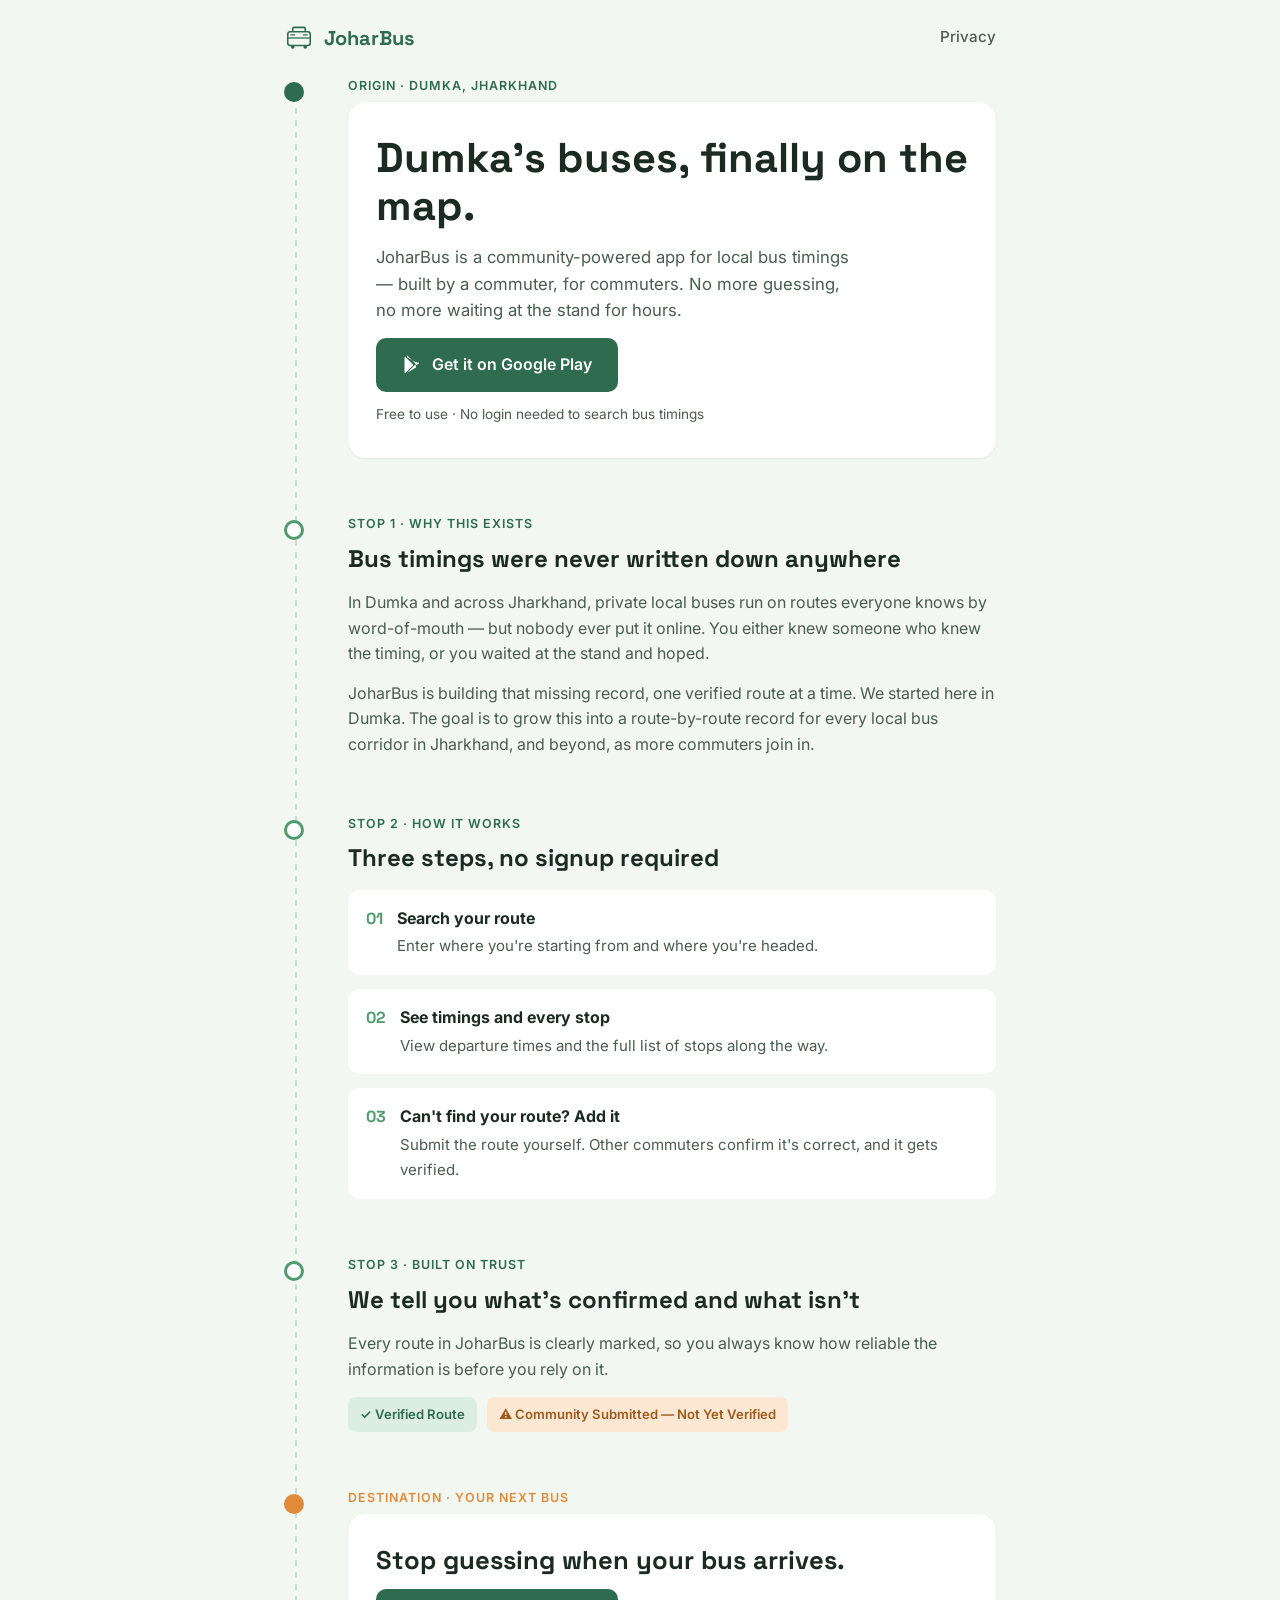
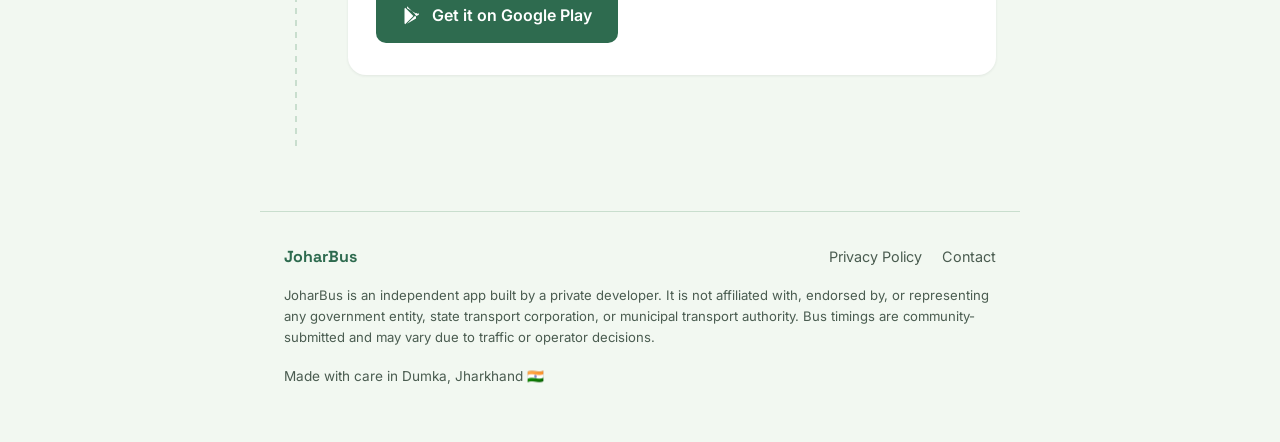
==== index.html @ 74ee1d7b "Update index.html" ====
<!doctype html>
<html lang="en">
<head>
<meta charset="UTF-8">
<meta name="viewport" content="width=device-width, initial-scale=1.0">
<title>JoharBus — Local Bus Timings, Built by the Community</title>
<meta name="description" content="JoharBus is a community-powered app for local bus timings. Built in Dumka, Jharkhand — growing route by route, contributed by real commuters.">
<link rel="canonical" href="https://joharbus.in/">
<meta name="theme-color" content="#2E6B4F">
<meta name="robots" content="index, follow">

<!-- Open Graph (WhatsApp / Facebook link previews) -->
<meta property="og:type" content="website">
<meta property="og:site_name" content="JoharBus">
<meta property="og:title" content="JoharBus — Local Bus Timings, Built by the Community">
<meta property="og:description" content="A community-powered app for local bus timings. Built in Dumka, Jharkhand — growing route by route, contributed by real commuters.">
<meta property="og:url" content="https://joharbus.in/">
<meta property="og:image" content="https://joharbus.in/og-image.png">
<meta property="og:image:width" content="1200">
<meta property="og:image:height" content="630">

<!-- Twitter Card -->
<meta name="twitter:card" content="summary_large_image">
<meta name="twitter:title" content="JoharBus — Local Bus Timings, Built by the Community">
<meta name="twitter:description" content="A community-powered app for local bus timings. Built in Dumka, Jharkhand.">
<meta name="twitter:image" content="https://joharbus.in/og-image.png">

<link rel="icon" href="favicon.svg" type="image/svg+xml">

<link rel="preconnect" href="https://fonts.googleapis.com">
<link rel="preconnect" href="https://fonts.gstatic.com" crossorigin>
<link href="https://fonts.googleapis.com/css2?family=Space+Grotesk:wght@500;600;700&family=Inter:wght@400;500;600&display=swap" rel="stylesheet">

<link rel="stylesheet" href="style.css">

<script type="application/ld+json">
{
  "@context": "https://schema.org",
  "@type": "MobileApplication",
  "name": "JoharBus",
  "alternateName": "Johar Bus",
  "description": "A community-powered app for local bus timings in Jharkhand, India.",
  "applicationCategory": "TravelApplication",
  "operatingSystem": "Android",
  "url": "https://joharbus.in/",
  "downloadUrl": "https://play.google.com/store/apps/details?id=com.joharbus.android",
  "author": {
    "@type": "Person",
    "name": "Alok Kumar"
  },
  "offers": {
    "@type": "Offer",
    "price": "0",
    "priceCurrency": "INR"
  }
}
</script>
</head>
<body>

<header class="site-header">
  <div class="logo">
    <svg viewBox="0 0 48 48" fill="none" xmlns="img/play_store_512-removebg-preview.png" aria-hidden="true">
      <rect x="6" y="14" width="36" height="22" rx="4" stroke="#2E6B4F" stroke-width="2.5"/>
      <path d="M6 24h36" stroke="#2E6B4F" stroke-width="2"/>
      <path d="M14 14V9c0-1.1.9-2 2-2h16c1.1 0 2 .9 2 2v5" stroke="#2E6B4F" stroke-width="2.5"/>
      <circle cx="14" cy="38" r="3" fill="#2E6B4F"/>
      <circle cx="34" cy="38" r="3" fill="#2E6B4F"/>
      <path d="M11 19h6M31 19h6" stroke="#2E6B4F" stroke-width="2" stroke-linecap="round"/>
    </svg>
    JoharBus
  </div>
  <a class="header-link" href="privacy.html">Privacy</a>
</header>

<main class="route">

  <!-- ORIGIN: hero -->
  <section class="stop origin">
    <div class="stop-label">Origin · Dumka, Jharkhand</div>
    <div class="hero-card">
      <h1>Dumka's buses, finally on the map.</h1>
      <p>JoharBus is a community-powered app for local bus timings — built by a commuter, for commuters. No more guessing, no more waiting at the stand for hours.</p>

      <!-- Replace href below with your actual Play Store listing URL -->
      <a class="cta-button" href="https://play.google.com/store/apps/details?id=com.joharbus.android" target="_blank" rel="noopener">
        <svg viewBox="0 0 24 24" fill="currentColor" aria-hidden="true"><path d="M3 20.5v-17c0-.59.34-1.1.84-1.35L13.69 12l-9.85 9.85c-.5-.25-.84-.76-.84-1.35zM16.81 15.12L6.05 21.34l9.66-9.66 1.1 1.1zm2.97-7.15c.43.32.71.81.71 1.38v.01c0 .55-.27 1.04-.69 1.36l-2.49 1.42-1.85-1.85 1.85-1.85 2.47 1.53zM6.05 2.66l10.76 6.22-1.1 1.1-9.66-9.65z"/></svg>
        Get it on Google Play
      </a>
      <div class="cta-note">Free to use · No login needed to search bus timings</div>
    </div>
  </section>

  <!-- STOP: why -->
  <section class="stop">
    <div class="stop-label">Stop 1 · Why this exists</div>
    <h2>Bus timings were never written down anywhere</h2>
    <p>In Dumka and across Jharkhand, private local buses run on routes everyone knows by word-of-mouth — but nobody ever put it online. You either knew someone who knew the timing, or you waited at the stand and hoped.</p>
    <p>JoharBus is building that missing record, one verified route at a time. We started here in Dumka. The goal is to grow this into a route-by-route record for every local bus corridor in Jharkhand, and beyond, as more commuters join in.</p>
  </section>

  <!-- STOP: how it works -->
  <section class="stop">
    <div class="stop-label">Stop 2 · How it works</div>
    <h2>Three steps, no signup required</h2>
    <div class="how-steps">
      <div class="how-step">
        <span class="num">01</span>
        <div><strong>Search your route</strong><span>Enter where you're starting from and where you're headed.</span></div>
      </div>
      <div class="how-step">
        <span class="num">02</span>
        <div><strong>See timings and every stop</strong><span>View departure times and the full list of stops along the way.</span></div>
      </div>
      <div class="how-step">
        <span class="num">03</span>
        <div><strong>Can't find your route? Add it</strong><span>Submit the route yourself. Other commuters confirm it's correct, and it gets verified.</span></div>
      </div>
    </div>
  </section>

  <!-- STOP: trust -->
  <section class="stop">
    <div class="stop-label">Stop 3 · Built on trust</div>
    <h2>We tell you what's confirmed and what isn't</h2>
    <p>Every route in JoharBus is clearly marked, so you always know how reliable the information is before you rely on it.</p>
    <div class="badge-demo">
      <span class="badge verified">✓ Verified Route</span>
      <span class="badge unverified">⚠ Community Submitted — Not Yet Verified</span>
    </div>
  </section>

  <!-- DESTINATION: download again -->
  <section class="stop destination">
    <div class="stop-label">Destination · Your next bus</div>
    <div class="hero-card">
      <h1 style="font-size: 1.6rem;">Stop guessing when your bus arrives.</h1>
      <a class="cta-button" href="https://play.google.com/store/apps/details?id=com.joharbus.android" target="_blank" rel="noopener">
        <svg viewBox="0 0 24 24" fill="currentColor" aria-hidden="true"><path d="M3 20.5v-17c0-.59.34-1.1.84-1.35L13.69 12l-9.85 9.85c-.5-.25-.84-.76-.84-1.35zM16.81 15.12L6.05 21.34l9.66-9.66 1.1 1.1zm2.97-7.15c.43.32.71.81.71 1.38v.01c0 .55-.27 1.04-.69 1.36l-2.49 1.42-1.85-1.85 1.85-1.85 2.47 1.53zM6.05 2.66l10.76 6.22-1.1 1.1-9.66-9.65z"/></svg>
        Get it on Google Play
      </a>
    </div>
  </section>

</main>

<footer class="site-footer">
  <div class="foot-row">
    <div class="logo" style="font-size: 1rem;">JoharBus</div>
    <div class="foot-links">
      <a href="privacy.html">Privacy Policy</a>
      <a href="mailto:joharbusofficial@gmail.com">Contact</a>
    </div>
  </div>
  <p class="foot-note">JoharBus is an independent app built by a private developer. It is not affiliated with, endorsed by, or representing any government entity, state transport corporation, or municipal transport authority. Bus timings are community-submitted and may vary due to traffic or operator decisions.</p>
  <p class="made-with">Made with care in Dumka, Jharkhand 🇮🇳</p>
</footer>

</body>
</html>
---- style.css ----
/* ===========================================================
   JoharBus — shared styles
   Design language: a bus route's stop-timeline, the same visual
   the app itself uses to show stops on a route. The whole page
   is built as a single vertical route line; each section is a
   stop along it.
   =========================================================== */

:root {
  --green-deep: #2E6B4F;
  --green-bright: #4F9A6E;
  --green-soft: #DCEEE2;
  --mint-bg: #F2F8F1;
  --ink: #1B2A22;
  --ink-soft: #4A5C50;
  --marigold: #E08A3C;
  --marigold-soft: #FBE7D2;
  --paper: #FFFFFF;
  --line: #C9DECE;

  --font-display: 'Space Grotesk', 'Segoe UI', sans-serif;
  --font-body: 'Inter', 'Segoe UI', sans-serif;
}

* { box-sizing: border-box; }

html { scroll-behavior: smooth; }

body {
  margin: 0;
  font-family: var(--font-body);
  background: var(--mint-bg);
  color: var(--ink);
  line-height: 1.6;
  -webkit-font-smoothing: antialiased;
}

a { color: var(--green-deep); text-decoration: none; }
a:focus-visible, button:focus-visible {
  outline: 2px solid var(--marigold);
  outline-offset: 2px;
}

@media (prefers-reduced-motion: reduce) {
  html { scroll-behavior: auto; }
  * { animation: none !important; transition: none !important; }
}

.wrap {
  max-width: 760px;
  margin: 0 auto;
  padding: 0 24px;
}

/* ---------- Header ---------- */
.site-header {
  display: flex;
  align-items: center;
  justify-content: space-between;
  padding: 22px 24px;
  max-width: 760px;
  margin: 0 auto;
}

.logo {
  display: flex;
  align-items: center;
  gap: 10px;
  font-family: var(--font-display);
  font-weight: 700;
  font-size: 1.25rem;
  color: var(--green-deep);
}

.logo svg { width: 30px; height: 30px; flex-shrink: 0; }

.header-link {
  font-size: 0.95rem;
  font-weight: 500;
  color: var(--ink-soft);
  border-bottom: 1px solid transparent;
}
.header-link:hover { border-bottom-color: var(--green-deep); color: var(--green-deep); }

/* ---------- Route line (the signature element) ---------- */
.route {
  position: relative;
  max-width: 760px;
  margin: 0 auto;
  padding: 0 24px 80px;
}

.route::before {
  content: "";
  position: absolute;
  left: 35px;
  top: 8px;
  bottom: 60px;
  width: 2px;
  background: repeating-linear-gradient(
    to bottom,
    var(--line) 0, var(--line) 6px, transparent 6px, transparent 12px
  );
}

@media (max-width: 600px) {
  .route::before { left: 27px; }
}

.stop {
  position: relative;
  margin-left: 64px;
  margin-bottom: 56px;
}

@media (max-width: 600px) {
  .stop { margin-left: 48px; }
}

.stop::before {
  content: "";
  position: absolute;
  left: -64px;
  top: 6px;
  width: 14px;
  height: 14px;
  border-radius: 50%;
  background: var(--paper);
  border: 3px solid var(--green-bright);
}

@media (max-width: 600px) {
  .stop::before { left: -48px; width: 12px; height: 12px; }
}

.stop.origin::before { background: var(--green-deep); border-color: var(--green-deep); }
.stop.destination::before { background: var(--marigold); border-color: var(--marigold); }

.stop-label {
  font-size: 0.78rem;
  font-weight: 600;
  letter-spacing: 0.08em;
  text-transform: uppercase;
  color: var(--green-deep);
  margin-bottom: 6px;
}

.stop.destination .stop-label { color: var(--marigold); }

/* ---------- Hero card (styled like an in-app route card) ---------- */
.hero-card {
  background: var(--paper);
  border-radius: 18px;
  padding: 32px 28px;
  box-shadow: 0 1px 3px rgba(27,42,34,0.08);
}

.hero-card h1 {
  font-family: var(--font-display);
  font-size: clamp(1.9rem, 5vw, 2.6rem);
  line-height: 1.15;
  margin: 0 0 14px;
  color: var(--ink);
}

.hero-card p {
  font-size: 1.05rem;
  color: var(--ink-soft);
  margin: 0 0 24px;
  max-width: 480px;
}

.cta-button {
  display: inline-flex;
  align-items: center;
  gap: 10px;
  background: var(--green-deep);
  color: var(--paper);
  font-family: var(--font-body);
  font-weight: 600;
  font-size: 1rem;
  padding: 14px 26px;
  border-radius: 10px;
  border: none;
  cursor: pointer;
  transition: background 0.15s ease, transform 0.15s ease;
}
.cta-button:hover { background: #255840; transform: translateY(-1px); }
.cta-button svg { width: 20px; height: 20px; }

.cta-note {
  margin-top: 12px;
  font-size: 0.85rem;
  color: var(--ink-soft);
}

/* ---------- Section content ---------- */
.stop h2 {
  font-family: var(--font-display);
  font-size: 1.5rem;
  margin: 0 0 12px;
  color: var(--ink);
}

.stop p { color: var(--ink-soft); margin: 0 0 14px; }

.how-steps {
  display: flex;
  flex-direction: column;
  gap: 14px;
  margin-top: 8px;
}

.how-step {
  background: var(--paper);
  border-radius: 12px;
  padding: 16px 18px;
  display: flex;
  gap: 14px;
  align-items: flex-start;
}

.how-step .num {
  font-family: var(--font-display);
  font-weight: 700;
  color: var(--green-bright);
  font-size: 1rem;
  flex-shrink: 0;
}

.how-step strong { display: block; margin-bottom: 2px; color: var(--ink); }
.how-step span { color: var(--ink-soft); font-size: 0.94rem; }

.badge-demo {
  display: flex;
  flex-wrap: wrap;
  gap: 10px;
  margin-top: 10px;
}

.badge {
  display: inline-flex;
  align-items: center;
  gap: 6px;
  font-size: 0.82rem;
  font-weight: 600;
  padding: 7px 12px;
  border-radius: 8px;
}

.badge.verified { background: var(--green-soft); color: var(--green-deep); }
.badge.unverified { background: var(--marigold-soft); color: #9C5A1E; }

/* ---------- Footer ---------- */
.site-footer {
  border-top: 1px solid var(--line);
  padding: 32px 24px 40px;
  max-width: 760px;
  margin: 0 auto;
}

.site-footer .foot-row {
  display: flex;
  flex-wrap: wrap;
  gap: 18px;
  justify-content: space-between;
  align-items: center;
  margin-bottom: 16px;
}

.foot-links { display: flex; gap: 20px; font-size: 0.9rem; }
.foot-links a { color: var(--ink-soft); }
.foot-links a:hover { color: var(--green-deep); }

.foot-note {
  font-size: 0.82rem;
  color: var(--ink-soft);
  line-height: 1.6;
}

.made-with {
  font-size: 0.85rem;
  color: var(--ink-soft);
  margin-top: 18px;
}

/* ---------- Privacy policy page ---------- */
.policy {
  max-width: 680px;
  margin: 0 auto;
  padding: 0 24px 80px;
}

.policy h1 {
  font-family: var(--font-display);
  font-size: 2rem;
  margin: 8px 0 4px;
}

.policy .updated {
  color: var(--ink-soft);
  font-size: 0.9rem;
  margin-bottom: 32px;
}

.policy h2 {
  font-family: var(--font-display);
  font-size: 1.2rem;
  margin: 32px 0 10px;
  color: var(--green-deep);
}

.policy p, .policy li { color: var(--ink-soft); }
.policy ul { padding-left: 20px; }
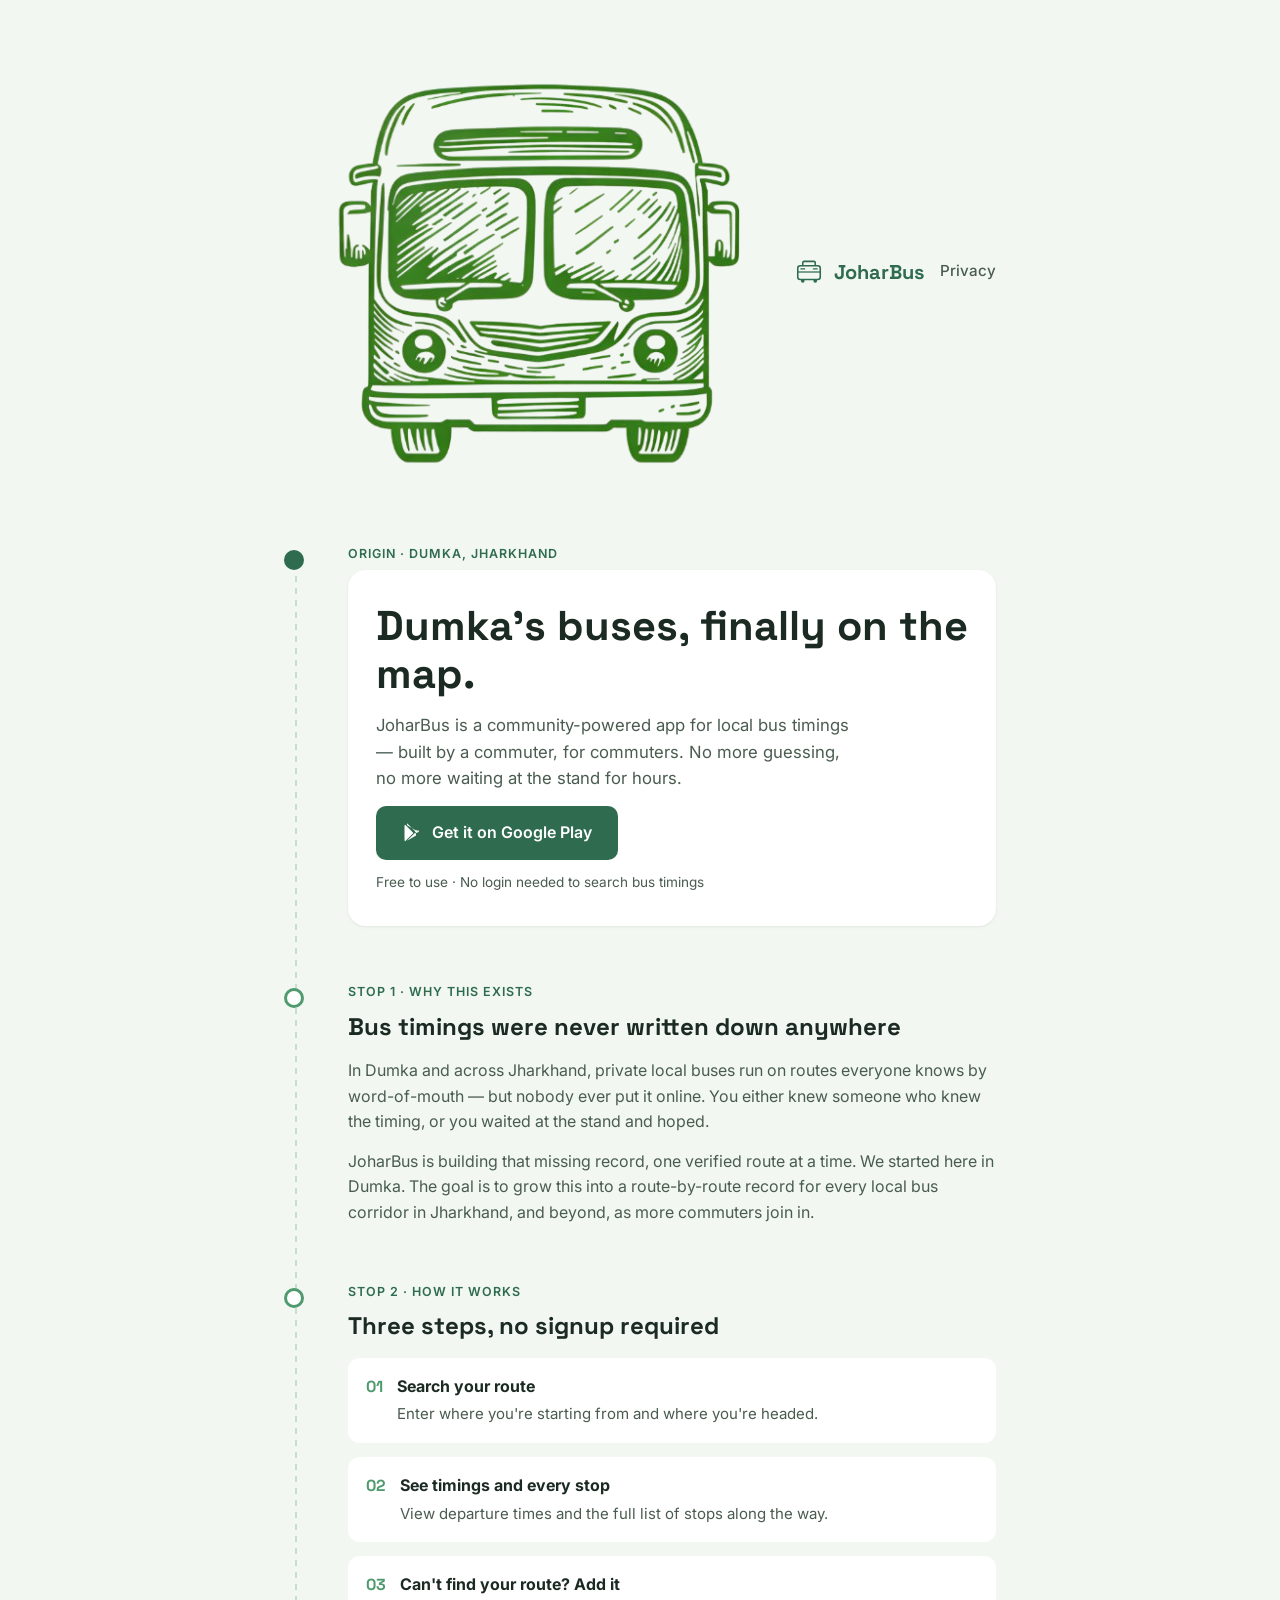
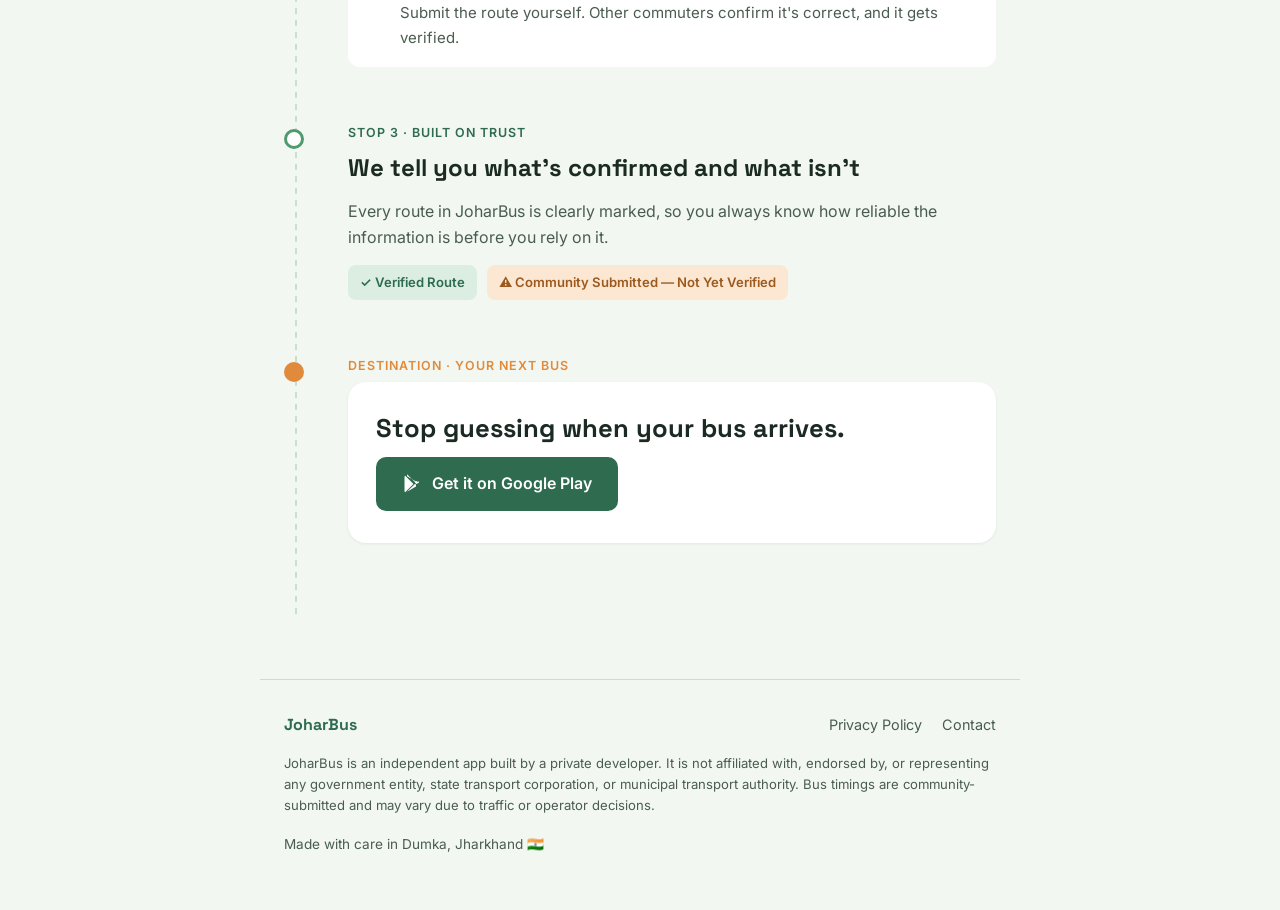
==== commit 5ef261e5: "Update index.html" ====
--- a/index.html
+++ b/index.html
@@ -60,6 +60,7 @@
 
 <header class="site-header">
   <div class="logo">
+    <img src="img/play_store_512-removebg-preview.png" alt="johar bus logo">
     <svg viewBox="0 0 48 48" fill="none" xmlns="img/play_store_512-removebg-preview.png" aria-hidden="true">
       <rect x="6" y="14" width="36" height="22" rx="4" stroke="#2E6B4F" stroke-width="2.5"/>
       <path d="M6 24h36" stroke="#2E6B4F" stroke-width="2"/>
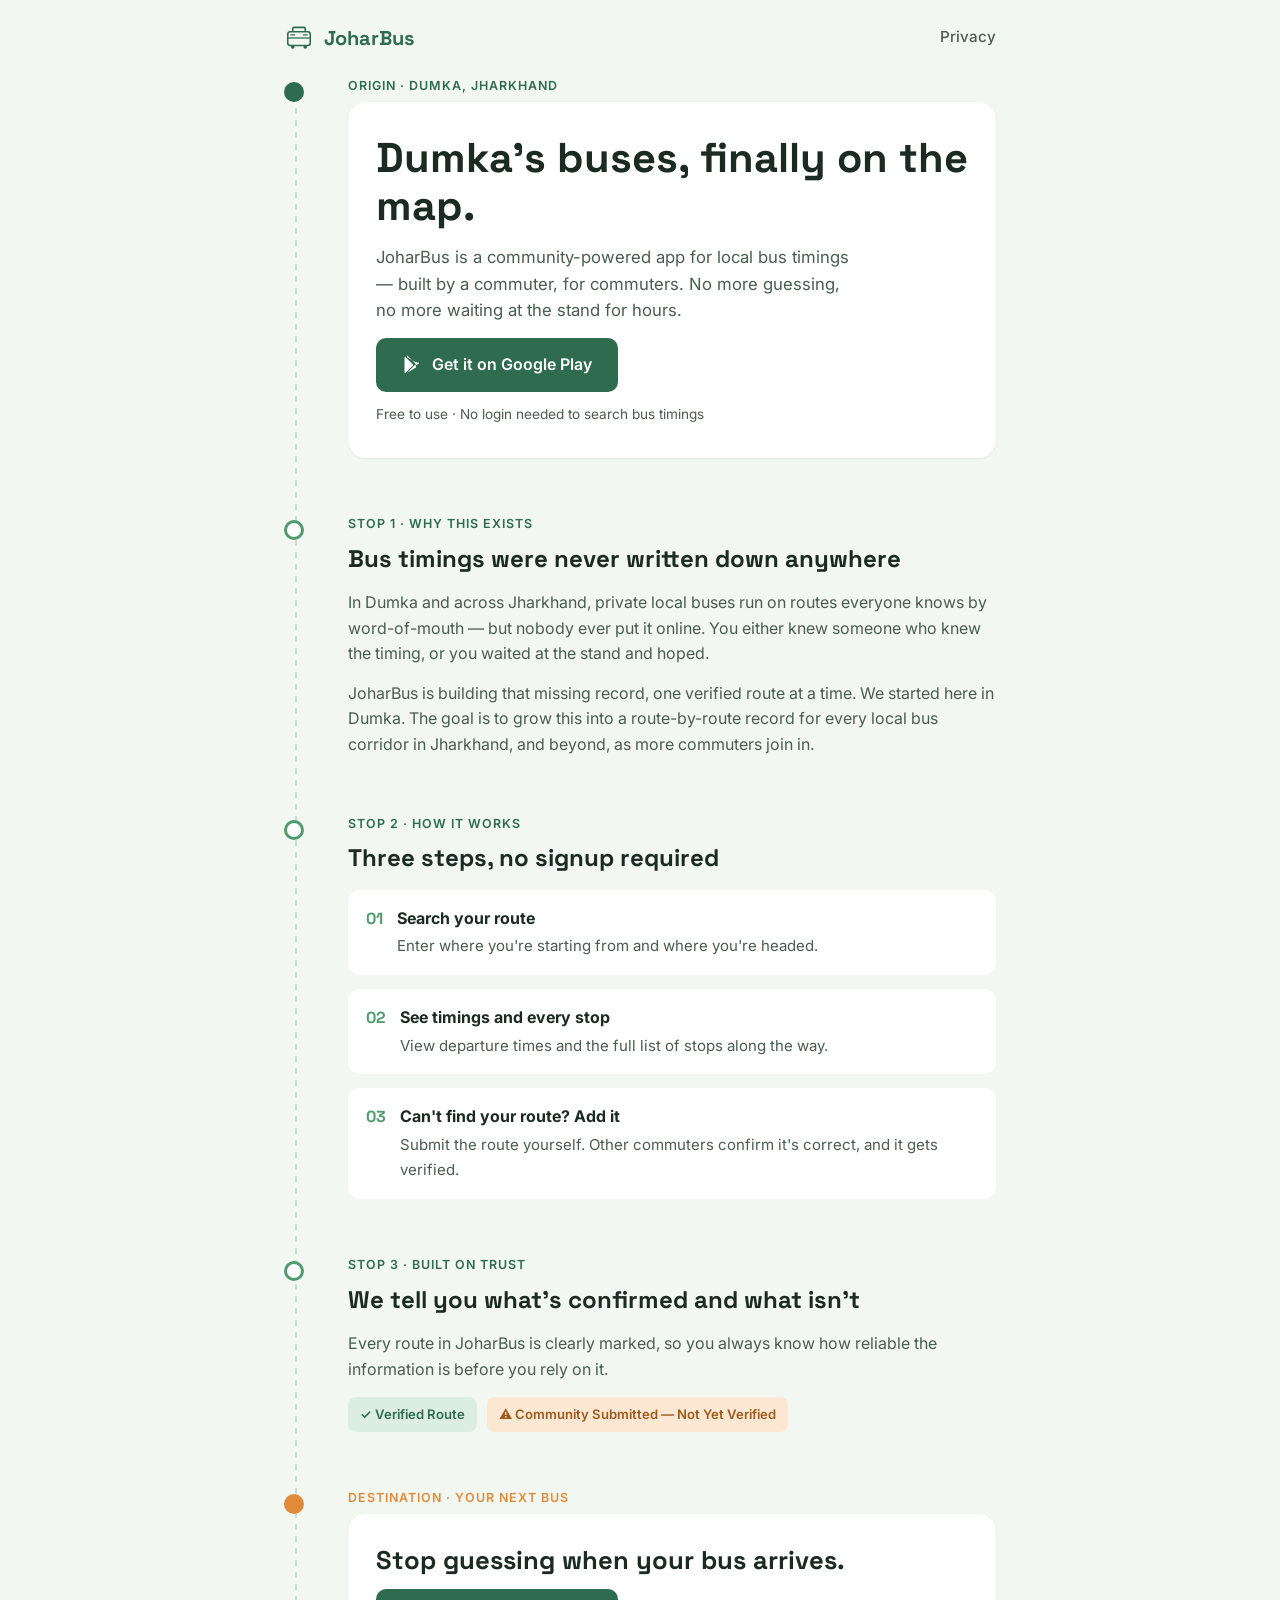
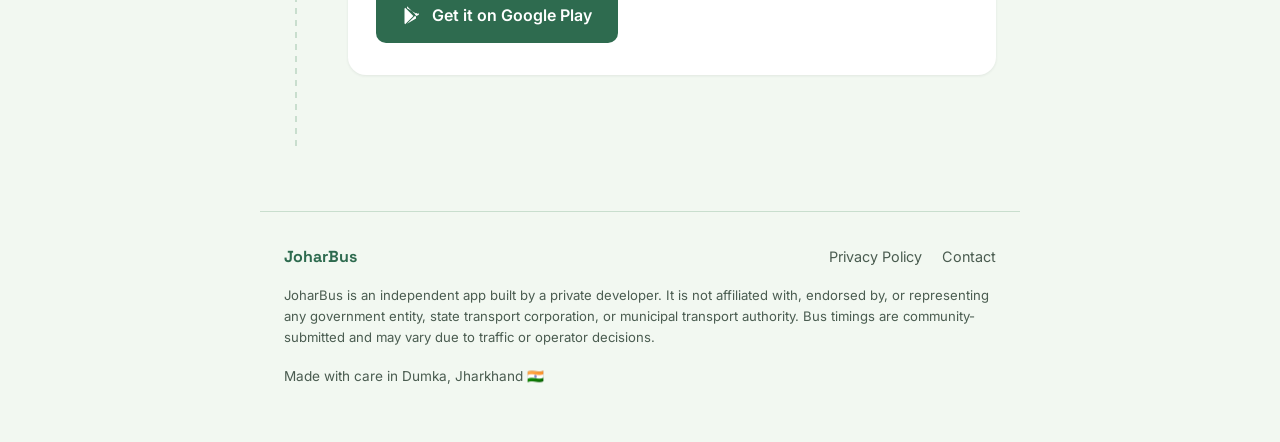
==== commit a5eb430c: "Update index.html" ====
--- a/index.html
+++ b/index.html
@@ -60,8 +60,7 @@
 
 <header class="site-header">
   <div class="logo">
-    <img src="img/play_store_512-removebg-preview.png" alt="johar bus logo">
-    <svg viewBox="0 0 48 48" fill="none" xmlns="img/play_store_512-removebg-preview.png" aria-hidden="true">
+    <svg viewBox="0 0 48 48" fill="none" xmlns="http://www.w3.org/2000/svg" aria-hidden="true">
       <rect x="6" y="14" width="36" height="22" rx="4" stroke="#2E6B4F" stroke-width="2.5"/>
       <path d="M6 24h36" stroke="#2E6B4F" stroke-width="2"/>
       <path d="M14 14V9c0-1.1.9-2 2-2h16c1.1 0 2 .9 2 2v5" stroke="#2E6B4F" stroke-width="2.5"/>
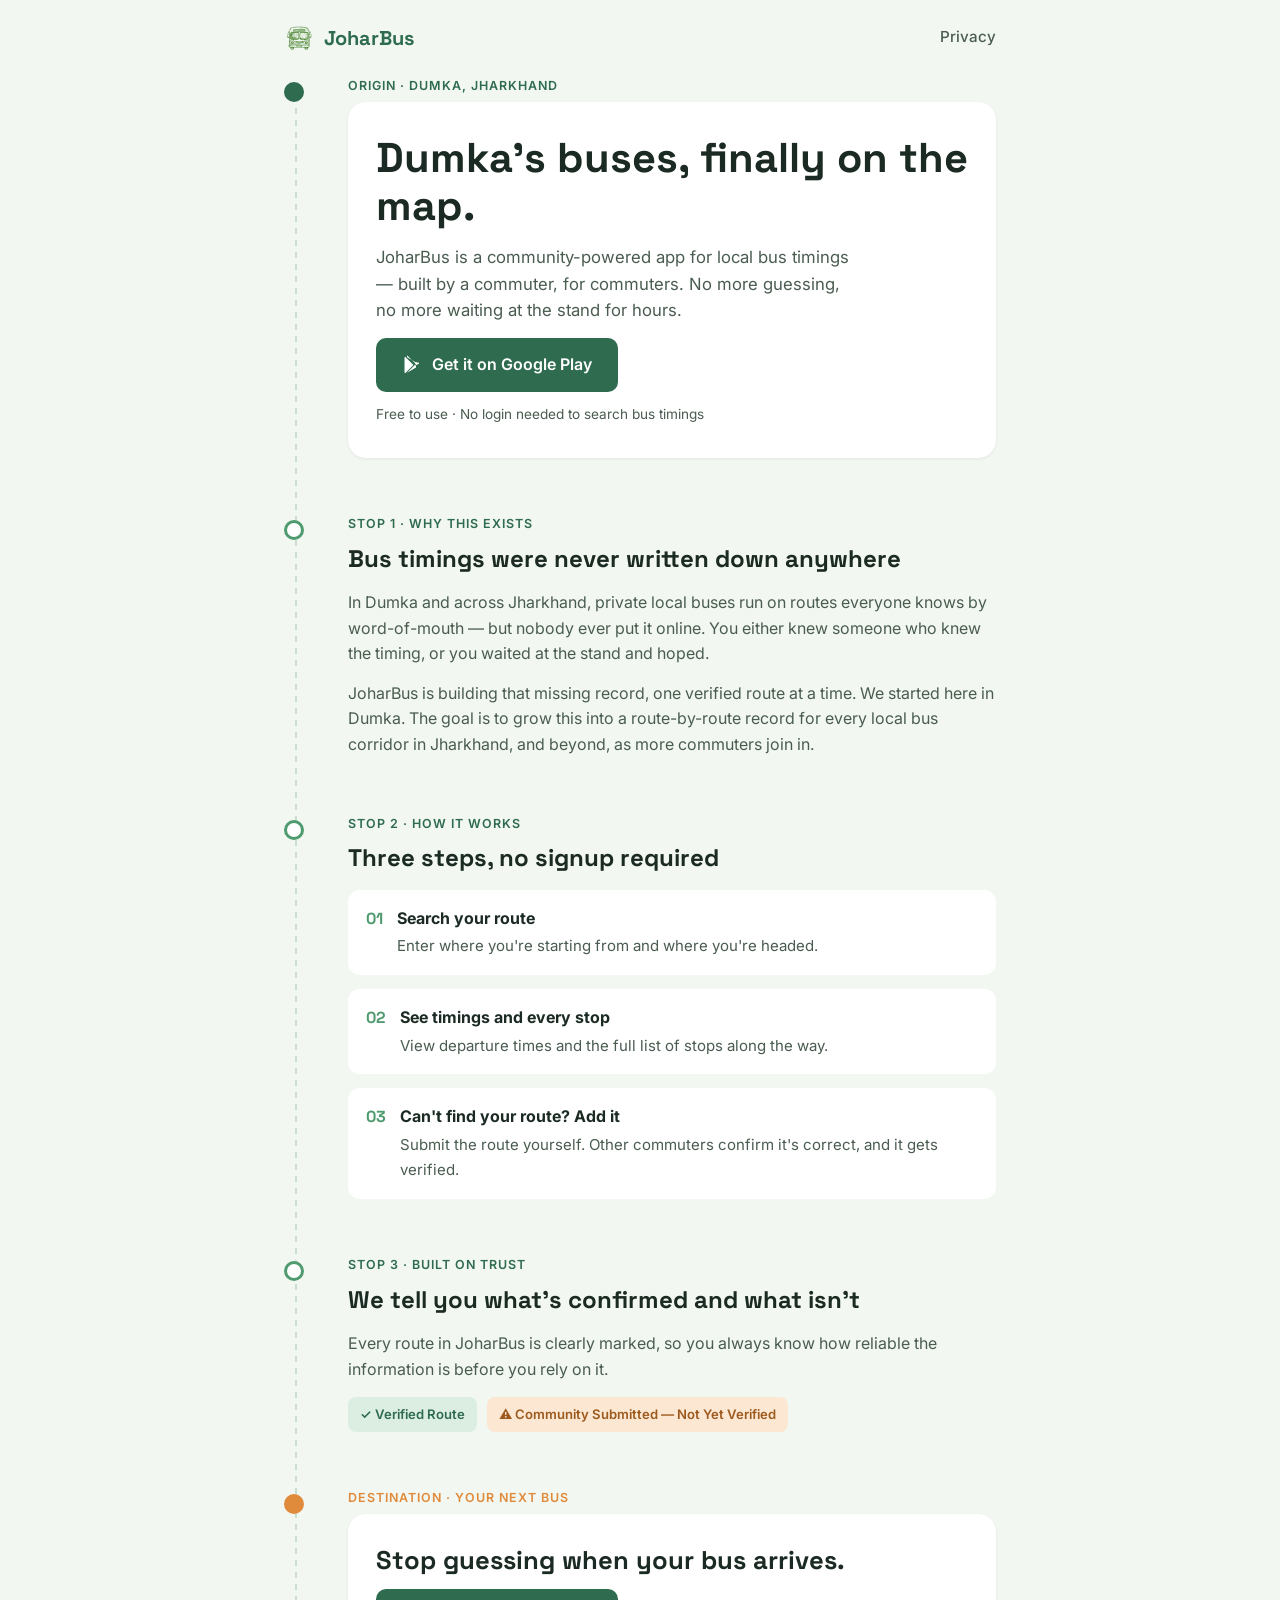
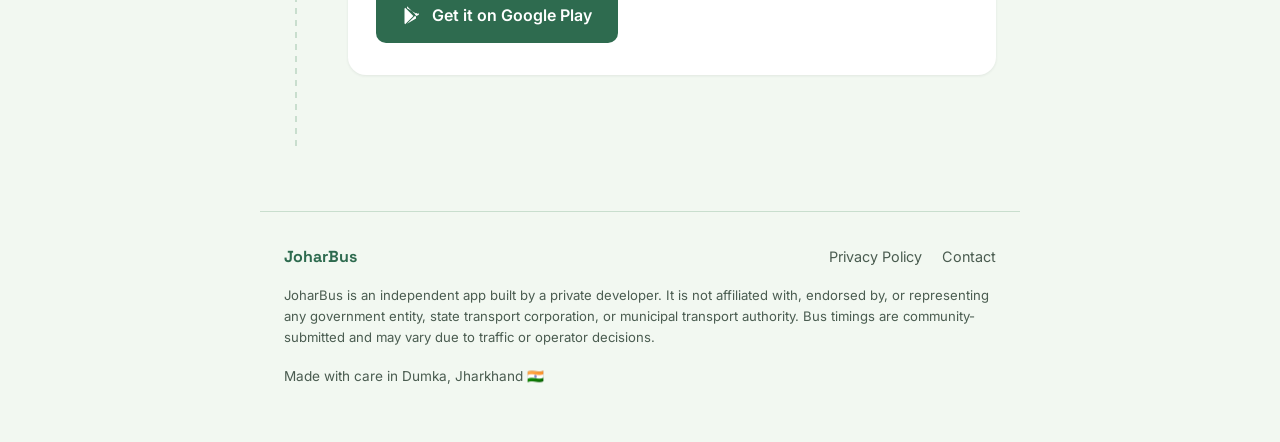
==== commit c5ca3acf: "Add files via upload" ====
--- a/index.html
+++ b/index.html
@@ -25,7 +25,10 @@
 <meta name="twitter:description" content="A community-powered app for local bus timings. Built in Dumka, Jharkhand.">
 <meta name="twitter:image" content="https://joharbus.in/og-image.png">
 
-<link rel="icon" href="favicon.svg" type="image/svg+xml">
+<link rel="icon" href="favicon.ico" sizes="any">
+<link rel="icon" type="image/png" sizes="32x32" href="favicon-32.png">
+<link rel="icon" type="image/png" sizes="16x16" href="favicon-16.png">
+<link rel="apple-touch-icon" href="apple-touch-icon.png">
 
 <link rel="preconnect" href="https://fonts.googleapis.com">
 <link rel="preconnect" href="https://fonts.gstatic.com" crossorigin>
@@ -43,7 +46,7 @@
   "applicationCategory": "TravelApplication",
   "operatingSystem": "Android",
   "url": "https://joharbus.in/",
-  "downloadUrl": "https://play.google.com/store/apps/details?id=com.joharbus.android",
+  "downloadUrl": "https://play.google.com/store/apps/details?id=com.joharbus.app",
   "author": {
     "@type": "Person",
     "name": "Alok Kumar"
@@ -60,14 +63,7 @@
 
 <header class="site-header">
   <div class="logo">
-    <svg viewBox="0 0 48 48" fill="none" xmlns="http://www.w3.org/2000/svg" aria-hidden="true">
-      <rect x="6" y="14" width="36" height="22" rx="4" stroke="#2E6B4F" stroke-width="2.5"/>
-      <path d="M6 24h36" stroke="#2E6B4F" stroke-width="2"/>
-      <path d="M14 14V9c0-1.1.9-2 2-2h16c1.1 0 2 .9 2 2v5" stroke="#2E6B4F" stroke-width="2.5"/>
-      <circle cx="14" cy="38" r="3" fill="#2E6B4F"/>
-      <circle cx="34" cy="38" r="3" fill="#2E6B4F"/>
-      <path d="M11 19h6M31 19h6" stroke="#2E6B4F" stroke-width="2" stroke-linecap="round"/>
-    </svg>
+    <img src="logo.png" alt="JoharBus logo" width="34" height="34">
     JoharBus
   </div>
   <a class="header-link" href="privacy.html">Privacy</a>
@@ -83,7 +79,7 @@
       <p>JoharBus is a community-powered app for local bus timings — built by a commuter, for commuters. No more guessing, no more waiting at the stand for hours.</p>
 
       <!-- Replace href below with your actual Play Store listing URL -->
-      <a class="cta-button" href="https://play.google.com/store/apps/details?id=com.joharbus.android" target="_blank" rel="noopener">
+      <a class="cta-button" href="https://play.google.com/store/apps/details?id=com.joharbus.app" target="_blank" rel="noopener">
         <svg viewBox="0 0 24 24" fill="currentColor" aria-hidden="true"><path d="M3 20.5v-17c0-.59.34-1.1.84-1.35L13.69 12l-9.85 9.85c-.5-.25-.84-.76-.84-1.35zM16.81 15.12L6.05 21.34l9.66-9.66 1.1 1.1zm2.97-7.15c.43.32.71.81.71 1.38v.01c0 .55-.27 1.04-.69 1.36l-2.49 1.42-1.85-1.85 1.85-1.85 2.47 1.53zM6.05 2.66l10.76 6.22-1.1 1.1-9.66-9.65z"/></svg>
         Get it on Google Play
       </a>
@@ -135,7 +131,7 @@
     <div class="stop-label">Destination · Your next bus</div>
     <div class="hero-card">
       <h1 style="font-size: 1.6rem;">Stop guessing when your bus arrives.</h1>
-      <a class="cta-button" href="https://play.google.com/store/apps/details?id=com.joharbus.android" target="_blank" rel="noopener">
+      <a class="cta-button" href="https://play.google.com/store/apps/details?id=com.joharbus.app" target="_blank" rel="noopener">
         <svg viewBox="0 0 24 24" fill="currentColor" aria-hidden="true"><path d="M3 20.5v-17c0-.59.34-1.1.84-1.35L13.69 12l-9.85 9.85c-.5-.25-.84-.76-.84-1.35zM16.81 15.12L6.05 21.34l9.66-9.66 1.1 1.1zm2.97-7.15c.43.32.71.81.71 1.38v.01c0 .55-.27 1.04-.69 1.36l-2.49 1.42-1.85-1.85 1.85-1.85 2.47 1.53zM6.05 2.66l10.76 6.22-1.1 1.1-9.66-9.65z"/></svg>
         Get it on Google Play
       </a>
--- a/style.css
+++ b/style.css
@@ -73,6 +73,7 @@
 }
 
 .logo svg { width: 30px; height: 30px; flex-shrink: 0; }
+.logo img { width: 30px; height: 30px; flex-shrink: 0; object-fit: contain; display: block; }
 
 .header-link {
   font-size: 0.95rem;
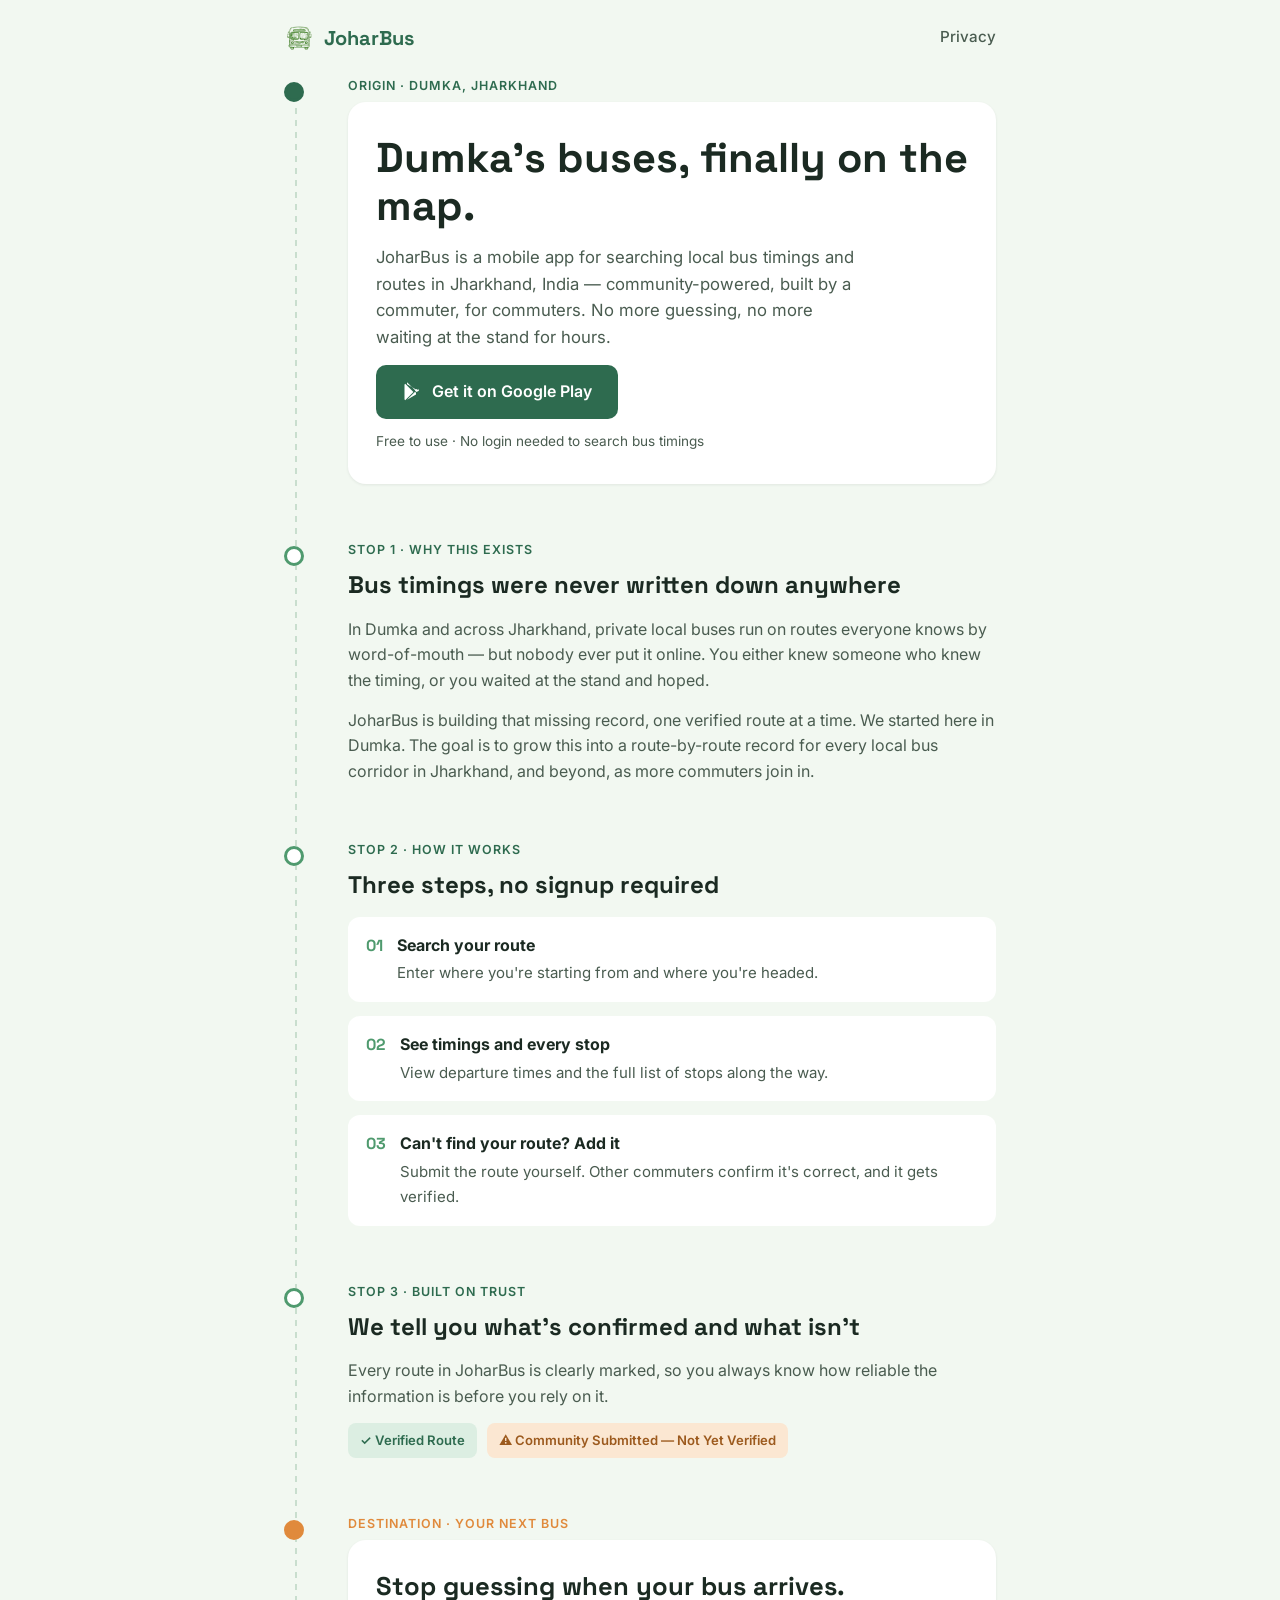
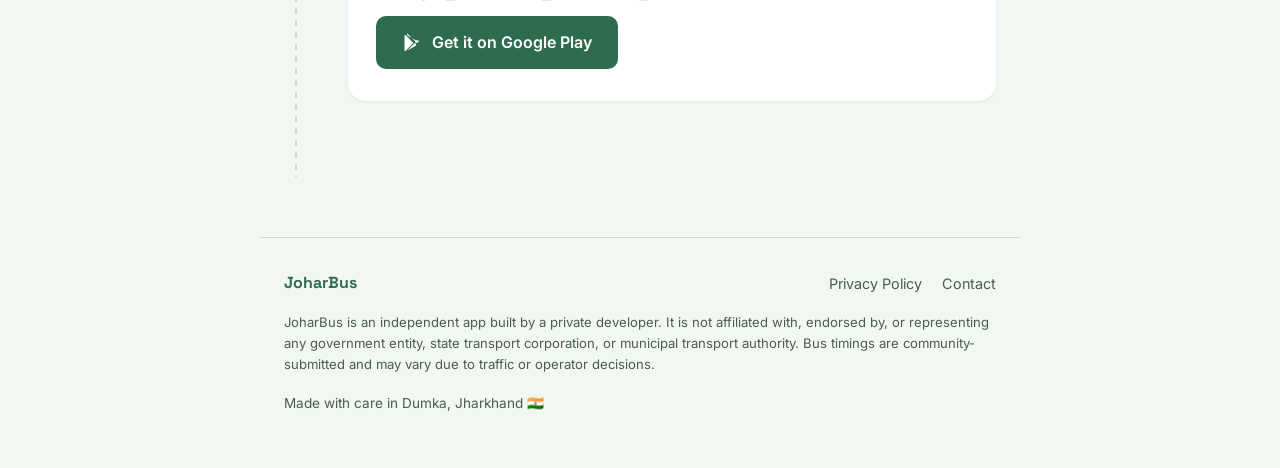
==== commit 484a3019: "Update index.html adding FAQs" ====
--- a/index.html
+++ b/index.html
@@ -46,7 +46,7 @@
   "applicationCategory": "TravelApplication",
   "operatingSystem": "Android",
   "url": "https://joharbus.in/",
-  "downloadUrl": "https://play.google.com/store/apps/details?id=com.joharbus.app",
+  "downloadUrl": "https://play.google.com/store/apps/details?id=com.joharbus.android",
   "author": {
     "@type": "Person",
     "name": "Alok Kumar"
@@ -56,6 +56,47 @@
     "price": "0",
     "priceCurrency": "INR"
   }
+}
+</script>
+
+<script type="application/ld+json">
+{
+  "@context": "https://schema.org",
+  "@type": "FAQPage",
+  "mainEntity": [
+    {
+      "@type": "Question",
+      "name": "What is JoharBus?",
+      "acceptedAnswer": {
+        "@type": "Answer",
+        "text": "JoharBus is a mobile app for searching local bus timings and routes in Jharkhand, India. It is a community-powered directory built to help commuters find private local bus timings that have never been available online before."
+      }
+    },
+    {
+      "@type": "Question",
+      "name": "Is JoharBus a government app?",
+      "acceptedAnswer": {
+        "@type": "Answer",
+        "text": "No. JoharBus is an independent app built by a private developer in Dumka, Jharkhand. It is not affiliated with any government transport authority."
+      }
+    },
+    {
+      "@type": "Question",
+      "name": "How does JoharBus get its bus timing data?",
+      "acceptedAnswer": {
+        "@type": "Answer",
+        "text": "Bus timings on JoharBus are submitted and verified by local commuters who actually travel these routes. Routes are marked as verified or community-submitted so users know how reliable the information is."
+      }
+    },
+    {
+      "@type": "Question",
+      "name": "Is JoharBus available outside Jharkhand?",
+      "acceptedAnswer": {
+        "@type": "Answer",
+        "text": "JoharBus currently focuses on Dumka and the Santhal Pargana region of Jharkhand. Anyone in India can submit their local bus routes, and the app is growing to cover more areas over time."
+      }
+    }
+  ]
 }
 </script>
 </head>
@@ -76,10 +117,10 @@
     <div class="stop-label">Origin · Dumka, Jharkhand</div>
     <div class="hero-card">
       <h1>Dumka's buses, finally on the map.</h1>
-      <p>JoharBus is a community-powered app for local bus timings — built by a commuter, for commuters. No more guessing, no more waiting at the stand for hours.</p>
+      <p>JoharBus is a mobile app for searching local bus timings and routes in Jharkhand, India — community-powered, built by a commuter, for commuters. No more guessing, no more waiting at the stand for hours.</p>
 
       <!-- Replace href below with your actual Play Store listing URL -->
-      <a class="cta-button" href="https://play.google.com/store/apps/details?id=com.joharbus.app" target="_blank" rel="noopener">
+      <a class="cta-button" href="https://play.google.com/store/apps/details?id=com.joharbus.android" target="_blank" rel="noopener">
         <svg viewBox="0 0 24 24" fill="currentColor" aria-hidden="true"><path d="M3 20.5v-17c0-.59.34-1.1.84-1.35L13.69 12l-9.85 9.85c-.5-.25-.84-.76-.84-1.35zM16.81 15.12L6.05 21.34l9.66-9.66 1.1 1.1zm2.97-7.15c.43.32.71.81.71 1.38v.01c0 .55-.27 1.04-.69 1.36l-2.49 1.42-1.85-1.85 1.85-1.85 2.47 1.53zM6.05 2.66l10.76 6.22-1.1 1.1-9.66-9.65z"/></svg>
         Get it on Google Play
       </a>
@@ -131,7 +172,7 @@
     <div class="stop-label">Destination · Your next bus</div>
     <div class="hero-card">
       <h1 style="font-size: 1.6rem;">Stop guessing when your bus arrives.</h1>
-      <a class="cta-button" href="https://play.google.com/store/apps/details?id=com.joharbus.app" target="_blank" rel="noopener">
+      <a class="cta-button" href="https://play.google.com/store/apps/details?id=com.joharbus.android" target="_blank" rel="noopener">
         <svg viewBox="0 0 24 24" fill="currentColor" aria-hidden="true"><path d="M3 20.5v-17c0-.59.34-1.1.84-1.35L13.69 12l-9.85 9.85c-.5-.25-.84-.76-.84-1.35zM16.81 15.12L6.05 21.34l9.66-9.66 1.1 1.1zm2.97-7.15c.43.32.71.81.71 1.38v.01c0 .55-.27 1.04-.69 1.36l-2.49 1.42-1.85-1.85 1.85-1.85 2.47 1.53zM6.05 2.66l10.76 6.22-1.1 1.1-9.66-9.65z"/></svg>
         Get it on Google Play
       </a>
@@ -145,7 +186,7 @@
     <div class="logo" style="font-size: 1rem;">JoharBus</div>
     <div class="foot-links">
       <a href="privacy.html">Privacy Policy</a>
-      <a href="mailto:joharbusofficial@gmail.com">Contact</a>
+      <a href="mailto:contact@joharbus.in">Contact</a>
     </div>
   </div>
   <p class="foot-note">JoharBus is an independent app built by a private developer. It is not affiliated with, endorsed by, or representing any government entity, state transport corporation, or municipal transport authority. Bus timings are community-submitted and may vary due to traffic or operator decisions.</p>
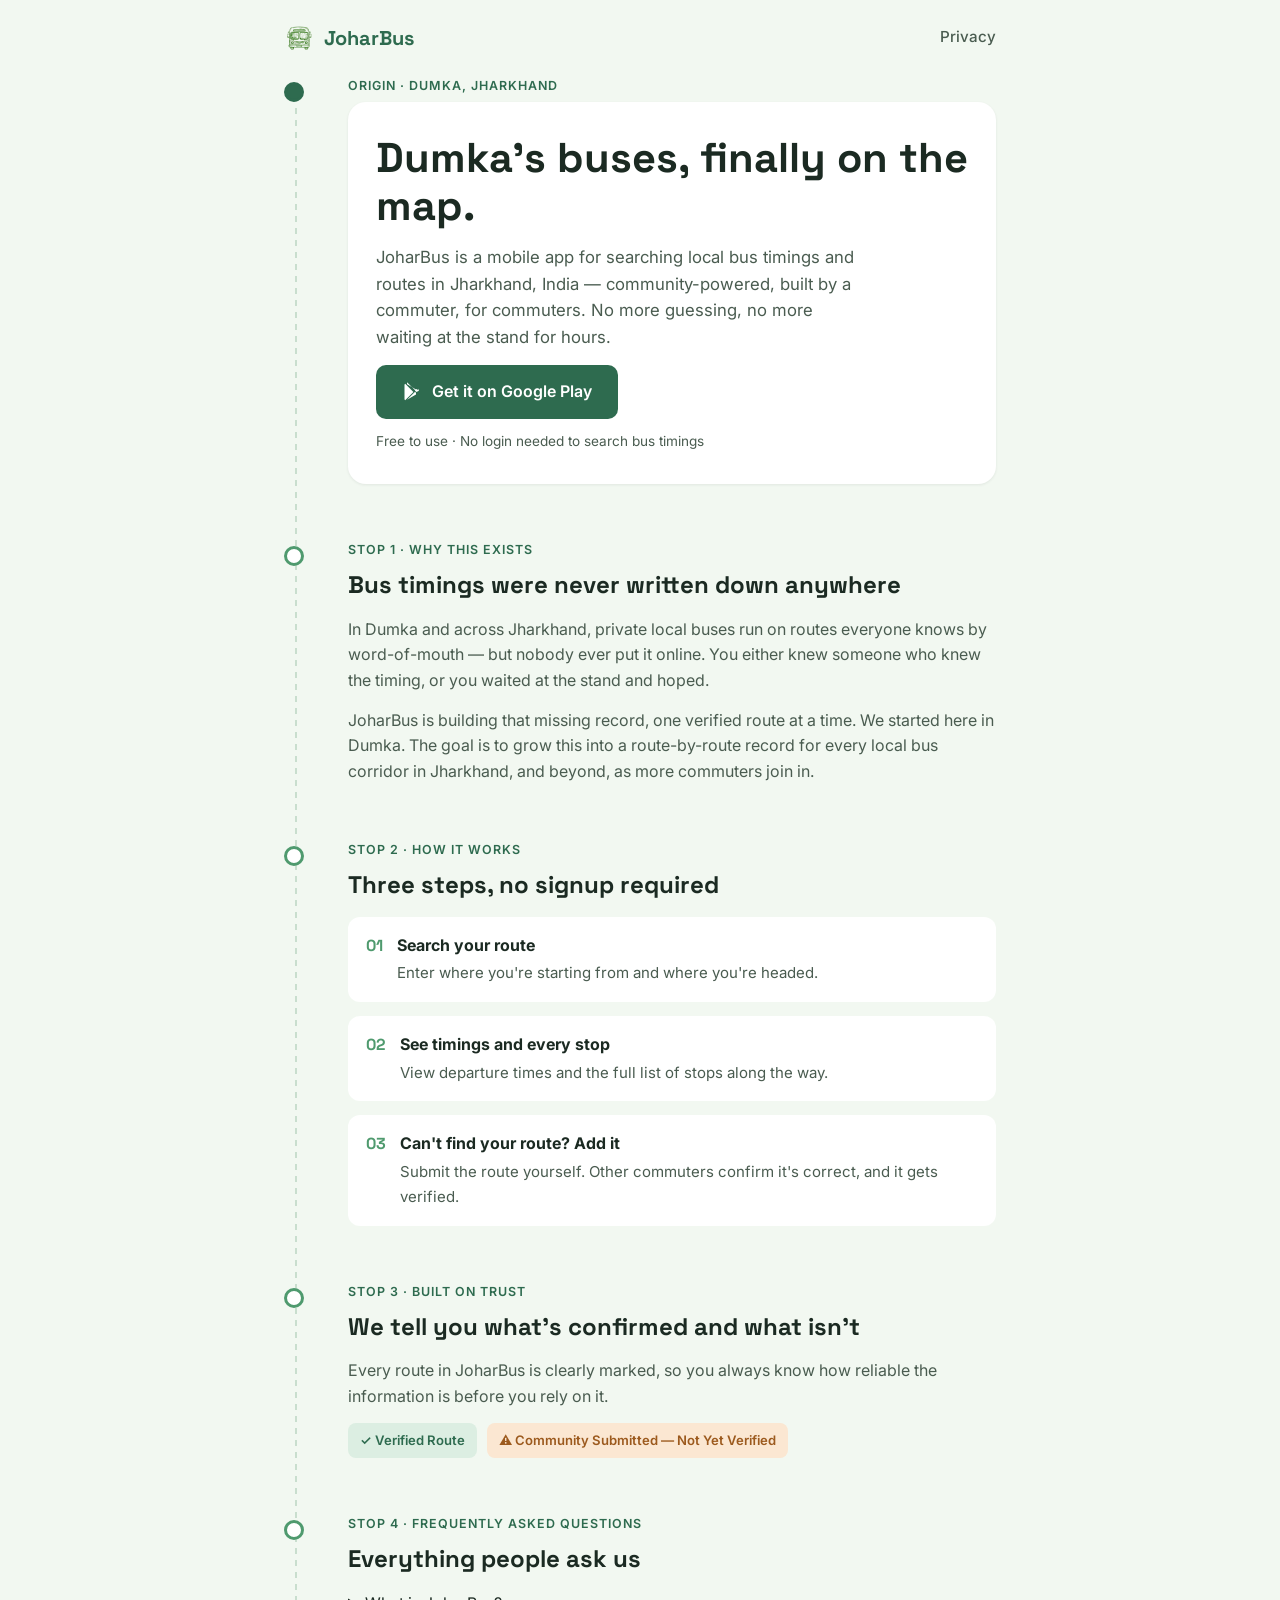
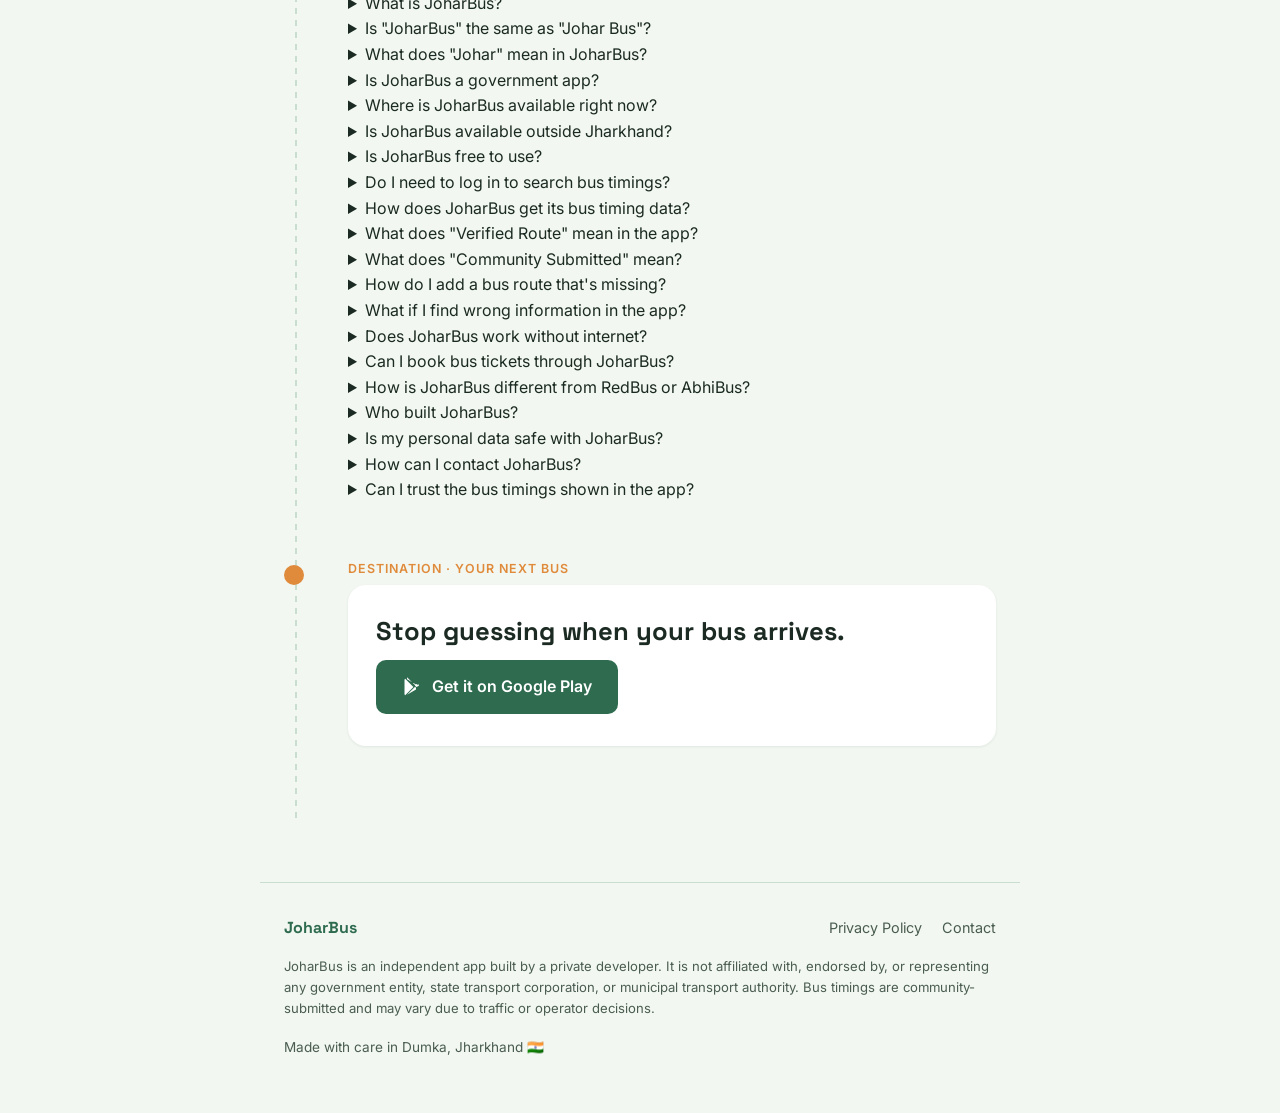
==== commit 7e6cf66b: "Update index.html" ====
--- a/index.html
+++ b/index.html
@@ -64,38 +64,26 @@
   "@context": "https://schema.org",
   "@type": "FAQPage",
   "mainEntity": [
-    {
-      "@type": "Question",
-      "name": "What is JoharBus?",
-      "acceptedAnswer": {
-        "@type": "Answer",
-        "text": "JoharBus is a mobile app for searching local bus timings and routes in Jharkhand, India. It is a community-powered directory built to help commuters find private local bus timings that have never been available online before."
-      }
-    },
-    {
-      "@type": "Question",
-      "name": "Is JoharBus a government app?",
-      "acceptedAnswer": {
-        "@type": "Answer",
-        "text": "No. JoharBus is an independent app built by a private developer in Dumka, Jharkhand. It is not affiliated with any government transport authority."
-      }
-    },
-    {
-      "@type": "Question",
-      "name": "How does JoharBus get its bus timing data?",
-      "acceptedAnswer": {
-        "@type": "Answer",
-        "text": "Bus timings on JoharBus are submitted and verified by local commuters who actually travel these routes. Routes are marked as verified or community-submitted so users know how reliable the information is."
-      }
-    },
-    {
-      "@type": "Question",
-      "name": "Is JoharBus available outside Jharkhand?",
-      "acceptedAnswer": {
-        "@type": "Answer",
-        "text": "JoharBus currently focuses on Dumka and the Santhal Pargana region of Jharkhand. Anyone in India can submit their local bus routes, and the app is growing to cover more areas over time."
-      }
-    }
+    { "@type": "Question", "name": "What is JoharBus?", "acceptedAnswer": { "@type": "Answer", "text": "JoharBus is a mobile app for searching local bus timings and routes in Jharkhand, India. It's a community-powered directory built to help commuters find private local bus timings that have never been available online before." } },
+    { "@type": "Question", "name": "Is \"JoharBus\" the same as \"Johar Bus\"?", "acceptedAnswer": { "@type": "Answer", "text": "Yes. JoharBus and Johar Bus refer to the exact same app. Some people search it as one word, others as two — both lead to this same product, built by JoharLabs in Dumka, Jharkhand." } },
+    { "@type": "Question", "name": "What does \"Johar\" mean in JoharBus?", "acceptedAnswer": { "@type": "Answer", "text": "\"Johar\" is a traditional Santhali greeting used across Jharkhand. The app's name combines this regional greeting with \"Bus\" to reflect its roots in Jharkhand's local bus network. JoharBus is not related to any other unrelated service or business that happens to use the word \"Johar.\"" } },
+    { "@type": "Question", "name": "Is JoharBus a government app?", "acceptedAnswer": { "@type": "Answer", "text": "No. JoharBus is an independent app built by a private developer in Dumka, Jharkhand. It is not affiliated with, endorsed by, or representing any government transport authority." } },
+    { "@type": "Question", "name": "Where is JoharBus available right now?", "acceptedAnswer": { "@type": "Answer", "text": "JoharBus currently focuses on Dumka and the Santhal Pargana region of Jharkhand. Coverage is expanding as more commuters submit and verify routes in new areas." } },
+    { "@type": "Question", "name": "Is JoharBus available outside Jharkhand?", "acceptedAnswer": { "@type": "Answer", "text": "Anyone in India can submit their local bus routes through the app, but verified data today is concentrated in Jharkhand. The app is built to grow beyond Jharkhand over time as more commuters contribute." } },
+    { "@type": "Question", "name": "Is JoharBus free to use?", "acceptedAnswer": { "@type": "Answer", "text": "Yes. JoharBus is completely free to download and use, with no charges to search for bus timings." } },
+    { "@type": "Question", "name": "Do I need to log in to search bus timings?", "acceptedAnswer": { "@type": "Answer", "text": "No login is required to search for routes or view bus timings. You only interact with an account-style flow if you choose to submit a new route." } },
+    { "@type": "Question", "name": "How does JoharBus get its bus timing data?", "acceptedAnswer": { "@type": "Answer", "text": "Bus timings are submitted and verified by local commuters who actually travel these routes. Routes are clearly marked as \"Verified\" or \"Community Submitted\" so you always know how reliable the information is." } },
+    { "@type": "Question", "name": "What does \"Verified Route\" mean in the app?", "acceptedAnswer": { "@type": "Answer", "text": "A Verified Route has been confirmed as accurate, either by the JoharBus team directly or through community confirmation from multiple commuters who travel that route." } },
+    { "@type": "Question", "name": "What does \"Community Submitted\" mean?", "acceptedAnswer": { "@type": "Answer", "text": "It means a route was added by a user but hasn't been independently confirmed yet. The app shows this status clearly so you can decide how much to rely on it before it's verified." } },
+    { "@type": "Question", "name": "How do I add a bus route that's missing?", "acceptedAnswer": { "@type": "Answer", "text": "Open the app, tap \"Suggest a Bus Route,\" and fill in the bus name, origin, destination, timing, and stops. Your submission appears with an unverified badge until the community or team confirms it." } },
+    { "@type": "Question", "name": "What if I find wrong information in the app?", "acceptedAnswer": { "@type": "Answer", "text": "You can report it directly from the route card using the \"Report\" option. This flags the route for review so it can be corrected." } },
+    { "@type": "Question", "name": "Does JoharBus work without internet?", "acceptedAnswer": { "@type": "Answer", "text": "Routes you've previously loaded are available offline, so you're not left stranded without a connection. A new search still requires internet access." } },
+    { "@type": "Question", "name": "Can I book bus tickets through JoharBus?", "acceptedAnswer": { "@type": "Answer", "text": "Not yet. JoharBus currently functions as a bus timing and route directory, not a ticket booking platform. Ticket booking is a planned future feature, not something available today." } },
+    { "@type": "Question", "name": "How is JoharBus different from RedBus or AbhiBus?", "acceptedAnswer": { "@type": "Answer", "text": "RedBus and AbhiBus focus on intercity AC and sleeper buses. JoharBus focuses specifically on local private stage-carriage buses — the everyday routes within districts that those platforms don't cover." } },
+    { "@type": "Question", "name": "Who built JoharBus?", "acceptedAnswer": { "@type": "Answer", "text": "JoharBus was built by Alok Kumar, a self-taught Android developer and B.Com student from Dumka, Jharkhand, under the brand JoharLabs." } },
+    { "@type": "Question", "name": "Is my personal data safe with JoharBus?", "acceptedAnswer": { "@type": "Answer", "text": "JoharBus doesn't request unnecessary permissions and doesn't track your precise location. Full details are available in the Privacy Policy." } },
+    { "@type": "Question", "name": "How can I contact JoharBus?", "acceptedAnswer": { "@type": "Answer", "text": "You can reach the team at contact@joharbus.in for feedback, corrections, or partnership questions." } },
+    { "@type": "Question", "name": "Can I trust the bus timings shown in the app?", "acceptedAnswer": { "@type": "Answer", "text": "Verified routes are confirmed accurate. Community-submitted routes may vary, since timings can shift due to traffic or operator decisions — the app marks each route's status clearly so you know what to expect." } }
   ]
 }
 </script>
@@ -167,6 +155,115 @@
     </div>
   </section>
 
+  <!-- STOP: FAQ -->
+  <section class="stop">
+    <div class="stop-label">Stop 4 · Frequently asked questions</div>
+    <h2>Everything people ask us</h2>
+    <div class="faq-list">
+
+      <details class="faq-item">
+        <summary>What is JoharBus?</summary>
+        <p>JoharBus is a mobile app for searching local bus timings and routes in Jharkhand, India. It's a community-powered directory built to help commuters find private local bus timings that have never been available online before.</p>
+      </details>
+
+      <details class="faq-item">
+        <summary>Is "JoharBus" the same as "Johar Bus"?</summary>
+        <p>Yes. JoharBus and Johar Bus refer to the exact same app. Some people search it as one word, others as two — both lead to this same product, built by JoharLabs in Dumka, Jharkhand.</p>
+      </details>
+
+      <details class="faq-item">
+        <summary>What does "Johar" mean in JoharBus?</summary>
+        <p>"Johar" is a traditional Santhali greeting used across Jharkhand. The app's name combines this regional greeting with "Bus" to reflect its roots in Jharkhand's local bus network. JoharBus is not related to any other unrelated service or business that happens to use the word "Johar."</p>
+      </details>
+
+      <details class="faq-item">
+        <summary>Is JoharBus a government app?</summary>
+        <p>No. JoharBus is an independent app built by a private developer in Dumka, Jharkhand. It is not affiliated with, endorsed by, or representing any government transport authority.</p>
+      </details>
+
+      <details class="faq-item">
+        <summary>Where is JoharBus available right now?</summary>
+        <p>JoharBus currently focuses on Dumka and the Santhal Pargana region of Jharkhand. Coverage is expanding as more commuters submit and verify routes in new areas.</p>
+      </details>
+
+      <details class="faq-item">
+        <summary>Is JoharBus available outside Jharkhand?</summary>
+        <p>Anyone in India can submit their local bus routes through the app, but verified data today is concentrated in Jharkhand. The app is built to grow beyond Jharkhand over time as more commuters contribute.</p>
+      </details>
+
+      <details class="faq-item">
+        <summary>Is JoharBus free to use?</summary>
+        <p>Yes. JoharBus is completely free to download and use, with no charges to search for bus timings.</p>
+      </details>
+
+      <details class="faq-item">
+        <summary>Do I need to log in to search bus timings?</summary>
+        <p>No login is required to search for routes or view bus timings. You only interact with an account-style flow if you choose to submit a new route.</p>
+      </details>
+
+      <details class="faq-item">
+        <summary>How does JoharBus get its bus timing data?</summary>
+        <p>Bus timings are submitted and verified by local commuters who actually travel these routes. Routes are clearly marked as "Verified" or "Community Submitted" so you always know how reliable the information is.</p>
+      </details>
+
+      <details class="faq-item">
+        <summary>What does "Verified Route" mean in the app?</summary>
+        <p>A Verified Route has been confirmed as accurate, either by the JoharBus team directly or through community confirmation from multiple commuters who travel that route.</p>
+      </details>
+
+      <details class="faq-item">
+        <summary>What does "Community Submitted" mean?</summary>
+        <p>It means a route was added by a user but hasn't been independently confirmed yet. The app shows this status clearly so you can decide how much to rely on it before it's verified.</p>
+      </details>
+
+      <details class="faq-item">
+        <summary>How do I add a bus route that's missing?</summary>
+        <p>Open the app, tap "Suggest a Bus Route," and fill in the bus name, origin, destination, timing, and stops. Your submission appears with an unverified badge until the community or team confirms it.</p>
+      </details>
+
+      <details class="faq-item">
+        <summary>What if I find wrong information in the app?</summary>
+        <p>You can report it directly from the route card using the "Report" option. This flags the route for review so it can be corrected.</p>
+      </details>
+
+      <details class="faq-item">
+        <summary>Does JoharBus work without internet?</summary>
+        <p>Routes you've previously loaded are available offline, so you're not left stranded without a connection. A new search still requires internet access.</p>
+      </details>
+
+      <details class="faq-item">
+        <summary>Can I book bus tickets through JoharBus?</summary>
+        <p>Not yet. JoharBus currently functions as a bus timing and route directory, not a ticket booking platform. Ticket booking is a planned future feature, not something available today.</p>
+      </details>
+
+      <details class="faq-item">
+        <summary>How is JoharBus different from RedBus or AbhiBus?</summary>
+        <p>RedBus and AbhiBus focus on intercity AC and sleeper buses. JoharBus focuses specifically on local private stage-carriage buses — the everyday routes within districts that those platforms don't cover.</p>
+      </details>
+
+      <details class="faq-item">
+        <summary>Who built JoharBus?</summary>
+        <p>JoharBus was built by Alok Kumar, a self-taught Android developer and B.Com student from Dumka, Jharkhand, under the brand JoharLabs.</p>
+      </details>
+
+      <details class="faq-item">
+        <summary>Is my personal data safe with JoharBus?</summary>
+        <p>JoharBus doesn't request unnecessary permissions and doesn't track your precise location. Full details are available in the <a href="privacy.html">Privacy Policy</a>.</p>
+      </details>
+
+      <details class="faq-item">
+        <summary>How can I contact JoharBus?</summary>
+        <p>You can reach the team at <a href="mailto:contact@joharbus.in">contact@joharbus.in</a> for feedback, corrections, or partnership questions.</p>
+      </details>
+
+      <details class="faq-item">
+        <summary>Can I trust the bus timings shown in the app?</summary>
+        <p>Verified routes are confirmed accurate. Community-submitted routes may vary, since timings can shift due to traffic or operator decisions — the app marks each route's status clearly so you know what to expect.</p>
+      </details>
+
+    </div>
+  </section>
+
   <!-- DESTINATION: download again -->
   <section class="stop destination">
     <div class="stop-label">Destination · Your next bus</div>
